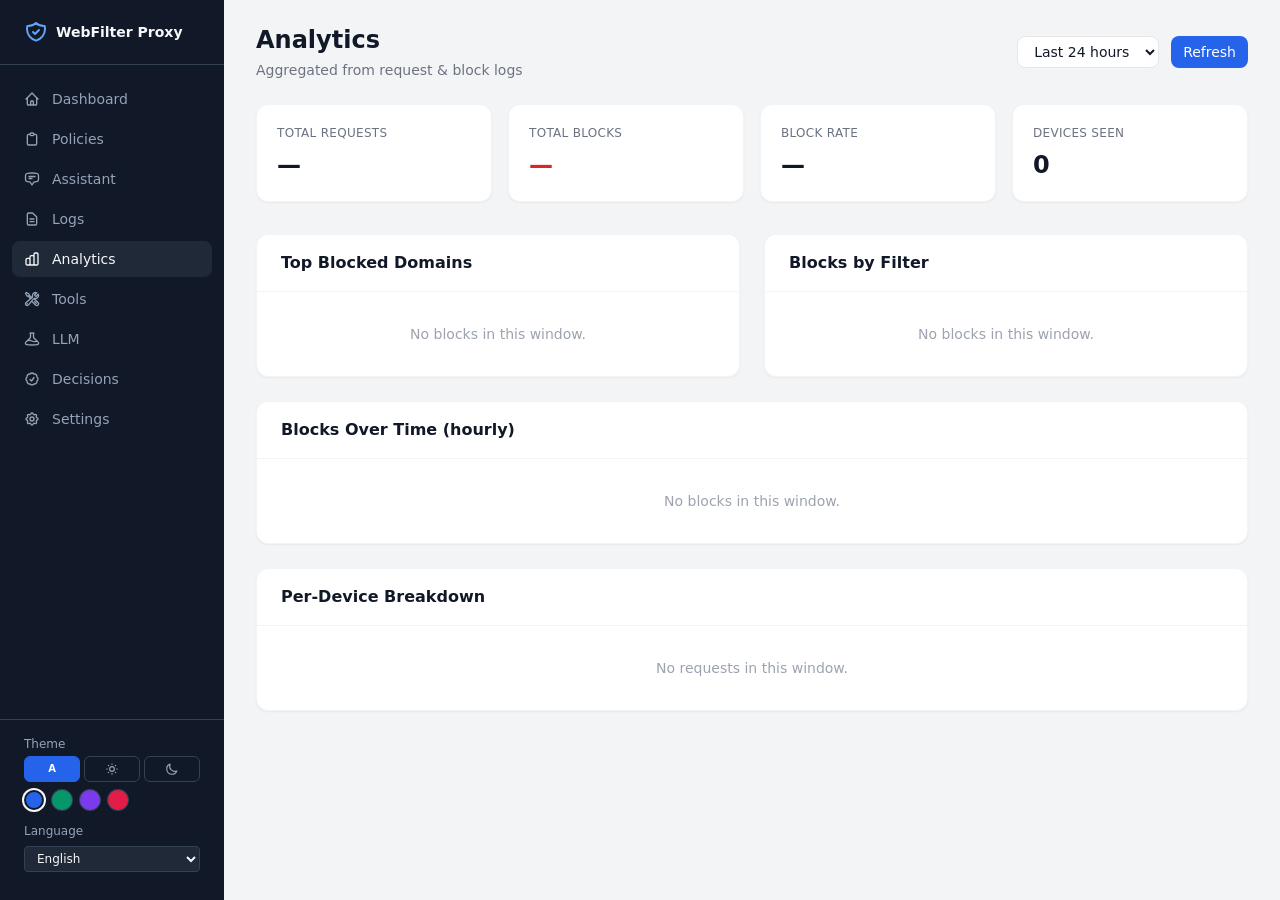
==== ui/analytics.html @ 7031f80a "Fork llama-web-filter and add ONNX Runtime download and loading Copies the llama-web-filter tree und" ====
<!DOCTYPE html>
<html lang="en">
<head>
  <meta charset="UTF-8" />
  <meta name="viewport" content="width=device-width, initial-scale=1.0" />
  <title data-i18n="doc.analytics">Analytics — WebFilter Proxy</title>
  <link rel="stylesheet" href="tailwind.css" />
  <link rel="stylesheet" href="theme.css" />
  <script src="chrome.js"></script>
  <script src="i18n.js"></script>
  <script defer src="alpine.min.js"></script>
</head>
<body class="bg-canvas min-h-screen" x-data="analyticsPage()" x-init="init()">
  <div class="flex h-screen overflow-hidden">

    <!-- Sidebar -->
    <aside class="wf-sidebar w-56 bg-sidebar text-sidebar-ink flex flex-col flex-shrink-0">
      <div class="px-6 py-5 border-b border-sidebar-border">
        <div class="flex items-center gap-2">
          <svg class="w-6 h-6 text-blue-400" fill="none" viewBox="0 0 24 24" stroke="currentColor">
            <path stroke-linecap="round" stroke-linejoin="round" stroke-width="2"
              d="M9 12l2 2 4-4m5.618-4.016A11.955 11.955 0 0112 2.944a11.955 11.955 0 01-8.618 3.04A12.02 12.02 0 003 9c0 5.591 3.824 10.29 9 11.622 5.176-1.332 9-6.03 9-11.622 0-1.042-.133-2.052-.382-3.016z"/>
          </svg>
          <span class="font-bold text-sm">WebFilter Proxy</span>
        </div>
      </div>
      <nav class="flex-1 px-3 py-4 space-y-1">
        <a href="index.html" class="flex items-center gap-3 px-3 py-2 rounded-lg text-sidebar-muted hover:bg-sidebar-active hover:text-sidebar-ink text-sm transition-colors">
          <svg class="w-4 h-4" fill="none" viewBox="0 0 24 24" stroke="currentColor"><path stroke-linecap="round" stroke-linejoin="round" stroke-width="2" d="M3 12l2-2m0 0l7-7 7 7M5 10v10a1 1 0 001 1h3m10-11l2 2m-2-2v10a1 1 0 01-1 1h-3m-6 0a1 1 0 001-1v-4a1 1 0 011-1h2a1 1 0 011 1v4a1 1 0 001 1m-6 0h6"/></svg>
          <span data-i18n="nav.dashboard">Dashboard</span>
        </a>
        <a href="policies.html" class="flex items-center gap-3 px-3 py-2 rounded-lg text-sidebar-muted hover:bg-sidebar-active hover:text-sidebar-ink text-sm transition-colors">
          <svg class="w-4 h-4" fill="none" viewBox="0 0 24 24" stroke="currentColor"><path stroke-linecap="round" stroke-linejoin="round" stroke-width="2" d="M9 5H7a2 2 0 00-2 2v12a2 2 0 002 2h10a2 2 0 002-2V7a2 2 0 00-2-2h-2M9 5a2 2 0 002 2h2a2 2 0 002-2M9 5a2 2 0 012-2h2a2 2 0 012 2"/></svg>
          <span data-i18n="nav.policies">Policies</span>
        </a>
        <a href="assistant.html" class="flex items-center gap-3 px-3 py-2 rounded-lg text-sidebar-muted hover:bg-sidebar-active hover:text-sidebar-ink text-sm transition-colors">
          <svg class="w-4 h-4" fill="none" viewBox="0 0 24 24" stroke="currentColor"><path stroke-linecap="round" stroke-linejoin="round" stroke-width="2" d="M7.5 8.25h9m-9 3H12m-9.75 1.51c0 1.6 1.123 2.994 2.707 3.227 1.129.166 2.27.293 3.423.379.35.026.67.21.865.501L12 21l2.755-4.133a1.14 1.14 0 01.865-.501 48.172 48.172 0 003.423-.379c1.584-.233 2.707-1.626 2.707-3.228V6.741c0-1.602-1.123-2.995-2.707-3.228A48.394 48.394 0 0012 3c-2.392 0-4.744.175-7.043.513C3.373 3.746 2.25 5.14 2.25 6.741v6.018z"/></svg>
          <span data-i18n="nav.assistant">Assistant</span>
        </a>
        <a href="logs.html" class="flex items-center gap-3 px-3 py-2 rounded-lg text-sidebar-muted hover:bg-sidebar-active hover:text-sidebar-ink text-sm transition-colors">
          <svg class="w-4 h-4" fill="none" viewBox="0 0 24 24" stroke="currentColor"><path stroke-linecap="round" stroke-linejoin="round" stroke-width="2" d="M9 12h6m-6 4h6m2 5H7a2 2 0 01-2-2V5a2 2 0 012-2h5.586a1 1 0 01.707.293l5.414 5.414a1 1 0 01.293.707V19a2 2 0 01-2 2z"/></svg>
          <span data-i18n="nav.logs">Logs</span>
        </a>
        <a href="analytics.html" class="flex items-center gap-3 px-3 py-2 rounded-lg bg-sidebar-active text-sidebar-ink text-sm font-medium">
          <svg class="w-4 h-4" fill="none" viewBox="0 0 24 24" stroke="currentColor"><path stroke-linecap="round" stroke-linejoin="round" stroke-width="2" d="M9 19v-6a2 2 0 00-2-2H5a2 2 0 00-2 2v6a2 2 0 002 2h2a2 2 0 002-2zm0 0V9a2 2 0 012-2h2a2 2 0 012 2v10m-6 0a2 2 0 002 2h2a2 2 0 002-2m0 0V5a2 2 0 012-2h2a2 2 0 012 2v14a2 2 0 01-2 2h-2a2 2 0 01-2-2z"/></svg>
          <span data-i18n="nav.analytics">Analytics</span>
        </a>
        <a href="tools.html" class="flex items-center gap-3 px-3 py-2 rounded-lg text-sidebar-muted hover:bg-sidebar-active hover:text-sidebar-ink text-sm transition-colors">
          <svg class="w-4 h-4" fill="none" viewBox="0 0 24 24" stroke="currentColor"><path stroke-linecap="round" stroke-linejoin="round" stroke-width="2" d="M11.42 15.17L17.25 21A2.652 2.652 0 0021 17.25l-5.877-5.877M11.42 15.17l2.496-3.03c.317-.384.74-.626 1.208-.766M11.42 15.17l-4.655 5.653a2.548 2.548 0 11-3.586-3.586l6.837-5.63m5.108-.233c.55-.164 1.163-.188 1.743-.14a4.5 4.5 0 004.486-6.336l-3.276 3.277a3.004 3.004 0 01-2.25-2.25l3.276-3.276a4.5 4.5 0 00-6.336 4.486c.091 1.076-.071 2.264-.904 2.95l-.102.085m-1.745 1.437L5.909 7.5H4.5L2.25 3.75l1.5-1.5L7.5 4.5v1.409l4.26 4.26m-1.745 1.437l1.745-1.437m6.615 8.206L15.75 15.75M4.867 19.125h.008v.008h-.008v-.008z"/></svg>
          <span data-i18n="nav.tools">Tools</span>
        </a>
        <a href="llm.html" class="flex items-center gap-3 px-3 py-2 rounded-lg text-sidebar-muted hover:bg-sidebar-active hover:text-sidebar-ink text-sm transition-colors">
          <svg class="w-4 h-4" fill="none" viewBox="0 0 24 24" stroke="currentColor"><path stroke-linecap="round" stroke-linejoin="round" stroke-width="2" d="M9.75 3.104v5.714a2.25 2.25 0 01-.659 1.591L5 14.5M9.75 3.104c-.251.023-.501.05-.75.082m.75-.082a24.301 24.301 0 014.5 0m0 0v5.714c0 .597.237 1.17.659 1.591L19.8 15.3M14.25 3.104c.251.023.501.05.75.082M19.8 15.3l-1.57.393A9.065 9.065 0 0112 15a9.065 9.065 0 00-6.23-.693L5 14.5m14.8.8l1.402 1.402c1.232 1.232.65 3.318-1.067 3.611A48.309 48.309 0 0112 21c-2.773 0-5.491-.235-8.135-.687-1.718-.293-2.3-2.379-1.067-3.61L5 14.5"/></svg>
          <span data-i18n="nav.llm">LLM</span>
        </a>
        <a href="decisions.html" class="flex items-center gap-3 px-3 py-2 rounded-lg text-sidebar-muted hover:bg-sidebar-active hover:text-sidebar-ink text-sm transition-colors">
          <svg class="w-4 h-4" fill="none" viewBox="0 0 24 24" stroke="currentColor"><path stroke-linecap="round" stroke-linejoin="round" stroke-width="2" d="M9 12.75L11.25 15 15 9.75M21 12c0 1.268-.63 2.39-1.593 3.068a3.745 3.745 0 01-1.043 3.296 3.745 3.745 0 01-3.296 1.043A3.745 3.745 0 0112 21c-1.268 0-2.39-.63-3.068-1.593a3.746 3.746 0 01-3.296-1.043 3.745 3.745 0 01-1.043-3.296A3.745 3.745 0 013 12c0-1.268.63-2.39 1.593-3.068a3.745 3.745 0 011.043-3.296 3.746 3.746 0 013.296-1.043A3.746 3.746 0 0112 3c1.268 0 2.39.63 3.068 1.593a3.746 3.746 0 013.296 1.043 3.746 3.746 0 011.043 3.296A3.745 3.745 0 0121 12z"/></svg>
          <span data-i18n="nav.decisions">Decisions</span>
        </a>
        <a href="settings.html" class="flex items-center gap-3 px-3 py-2 rounded-lg text-sidebar-muted hover:bg-sidebar-active hover:text-sidebar-ink text-sm transition-colors">
          <svg class="w-4 h-4" fill="none" viewBox="0 0 24 24" stroke="currentColor"><path stroke-linecap="round" stroke-linejoin="round" stroke-width="2" d="M10.325 4.317c.426-1.756 2.924-1.756 3.35 0a1.724 1.724 0 002.573 1.066c1.543-.94 3.31.826 2.37 2.37a1.724 1.724 0 001.065 2.572c1.756.426 1.756 2.924 0 3.35a1.724 1.724 0 00-1.066 2.573c.94 1.543-.826 3.31-2.37 2.37a1.724 1.724 0 00-2.572 1.065c-.426 1.756-2.924 1.756-3.35 0a1.724 1.724 0 00-2.573-1.066c-1.543.94-3.31-.826-2.37-2.37a1.724 1.724 0 00-1.065-2.572c-1.756-.426-1.756-2.924 0-3.35a1.724 1.724 0 001.066-2.573c-.94-1.543.826-3.31 2.37-2.37.996.608 2.296.07 2.572-1.065z"/><path stroke-linecap="round" stroke-linejoin="round" stroke-width="2" d="M15 12a3 3 0 11-6 0 3 3 0 016 0z"/></svg>
          <span data-i18n="nav.settings">Settings</span>
        </a>
      </nav>
      <div class="px-3 py-4 border-t border-sidebar-border">
        <label class="block px-3">
          <span class="text-xs text-sidebar-muted" data-i18n="lang.label">Language</span>
          <select class="wf-lang-select mt-1 w-full bg-sidebar-active text-sidebar-ink text-xs rounded px-2 py-1 border border-sidebar-border focus:outline-none"></select>
        </label>
      </div>
    </aside>

    <!-- Main -->
    <main class="flex-1 overflow-auto">
      <div class="px-8 py-6">
        <div class="mb-6 flex items-center justify-between">
          <div>
            <h1 class="text-2xl font-bold text-gray-900" data-i18n="an.title">Analytics</h1>
            <p class="text-sm text-gray-500 mt-1" data-i18n="an.subtitle">Aggregated from request &amp; block logs</p>
          </div>
          <div class="flex items-center gap-3">
            <select x-model.number="hours" @change="load()"
                    class="border border-gray-200 rounded-lg px-3 py-1.5 text-sm focus:outline-none focus:ring-2 focus:ring-blue-500">
              <option value="1" x-text="$t('an.last1h')">Last 1 hour</option>
              <option value="6" x-text="$t('an.last6h')">Last 6 hours</option>
              <option value="24" selected x-text="$t('an.last24h')">Last 24 hours</option>
              <option value="72" x-text="$t('an.last3d')">Last 3 days</option>
              <option value="168" x-text="$t('an.last7d')">Last 7 days</option>
              <option value="720" x-text="$t('an.last30d')">Last 30 days</option>
            </select>
            <button @click="load()" class="px-3 py-1.5 text-sm font-medium text-white bg-blue-600 rounded-lg hover:bg-blue-700" data-i18n="an.refresh">Refresh</button>
          </div>
        </div>

        <!-- Summary stat cards -->
        <div class="grid grid-cols-1 sm:grid-cols-4 gap-4 mb-8">
          <div class="bg-card rounded-xl shadow-sm p-5 border border-gray-100">
            <div class="text-xs font-medium text-gray-500 uppercase tracking-wide mb-2" data-i18n="an.totalRequests">Total Requests</div>
            <div class="text-2xl font-bold text-gray-900" x-text="data.total_requests ?? '—'"></div>
          </div>
          <div class="bg-card rounded-xl shadow-sm p-5 border border-gray-100">
            <div class="text-xs font-medium text-gray-500 uppercase tracking-wide mb-2" data-i18n="an.totalBlocks">Total Blocks</div>
            <div class="text-2xl font-bold text-red-600" x-text="data.total_blocks ?? '—'"></div>
          </div>
          <div class="bg-card rounded-xl shadow-sm p-5 border border-gray-100">
            <div class="text-xs font-medium text-gray-500 uppercase tracking-wide mb-2" data-i18n="an.blockRate">Block Rate</div>
            <div class="text-2xl font-bold text-gray-900" x-text="blockRate"></div>
          </div>
          <div class="bg-card rounded-xl shadow-sm p-5 border border-gray-100">
            <div class="text-xs font-medium text-gray-500 uppercase tracking-wide mb-2" data-i18n="an.devicesSeen">Devices Seen</div>
            <div class="text-2xl font-bold text-gray-900" x-text="(data.per_device ?? []).length"></div>
          </div>
        </div>

        <div class="grid grid-cols-1 lg:grid-cols-2 gap-6 mb-6">

          <!-- Top blocked domains -->
          <div class="bg-card rounded-xl shadow-sm border border-gray-100">
            <div class="px-6 py-4 border-b border-gray-100">
              <h2 class="text-base font-semibold text-gray-900" data-i18n="an.topBlockedDomains">Top Blocked Domains</h2>
            </div>
            <div x-show="!data.top_blocked_domains || data.top_blocked_domains.length === 0"
                 class="px-6 py-8 text-center text-gray-400 text-sm" data-i18n="an.noBlocks">No blocks in this window.</div>
            <ul x-show="data.top_blocked_domains && data.top_blocked_domains.length > 0" class="divide-y divide-gray-50">
              <template x-for="(d, i) in data.top_blocked_domains" :key="i">
                <li class="px-6 py-3 flex items-center gap-3">
                  <span class="text-xs font-mono text-gray-400 w-5 text-right" x-text="i + 1"></span>
                  <span class="flex-1 font-mono text-sm text-gray-800 truncate" x-text="d.domain" :title="d.domain"></span>
                  <div class="w-24 bar-track">
                    <div class="bar-fill bg-red-400" :style="'width:' + pct(d.count, data.top_blocked_domains[0].count) + '%'"></div>
                  </div>
                  <span class="text-sm font-semibold text-gray-700 w-10 text-right" x-text="d.count"></span>
                </li>
              </template>
            </ul>
          </div>

          <!-- Blocks by component -->
          <div class="bg-card rounded-xl shadow-sm border border-gray-100">
            <div class="px-6 py-4 border-b border-gray-100">
              <h2 class="text-base font-semibold text-gray-900" data-i18n="an.blocksByFilter">Blocks by Filter</h2>
            </div>
            <div x-show="!data.blocks_by_component || data.blocks_by_component.length === 0"
                 class="px-6 py-8 text-center text-gray-400 text-sm" data-i18n="an.noBlocks">No blocks in this window.</div>
            <ul x-show="data.blocks_by_component && data.blocks_by_component.length > 0" class="divide-y divide-gray-50">
              <template x-for="(c, i) in data.blocks_by_component" :key="i">
                <li class="px-6 py-3 flex items-center gap-3">
                  <span class="flex-1 text-sm text-gray-800" x-text="c.component"></span>
                  <div class="w-32 bar-track">
                    <div class="bar-fill bg-blue-400" :style="'width:' + pct(c.count, data.blocks_by_component[0].count) + '%'"></div>
                  </div>
                  <span class="text-sm font-semibold text-gray-700 w-10 text-right" x-text="c.count"></span>
                </li>
              </template>
            </ul>
          </div>
        </div>

        <!-- Blocks over time -->
        <div class="bg-card rounded-xl shadow-sm border border-gray-100 mb-6">
          <div class="px-6 py-4 border-b border-gray-100">
            <h2 class="text-base font-semibold text-gray-900" data-i18n="an.blocksOverTime">Blocks Over Time (hourly)</h2>
          </div>
          <div x-show="!data.blocks_timeline || data.blocks_timeline.length === 0"
               class="px-6 py-8 text-center text-gray-400 text-sm" data-i18n="an.noBlocks">No block events in this window.</div>
          <div x-show="data.blocks_timeline && data.blocks_timeline.length > 0" class="px-6 py-5">
            <div class="flex items-end gap-1 h-28 overflow-x-auto">
              <template x-for="(b, i) in data.blocks_timeline" :key="i">
                <div class="flex flex-col items-center gap-1 flex-shrink-0" style="min-width:28px">
                  <span class="text-xs text-gray-500" x-text="b.count"></span>
                  <div class="w-5 bg-red-400 rounded-t transition-all duration-300"
                       :style="'height:' + Math.max(4, pct(b.count, timelineMax) * 0.88) + 'px'"
                       :title="fmtHour(b.ts) + ': ' + b.count + ' blocks'"></div>
                  <span class="text-xs text-gray-400 rotate-45 origin-left whitespace-nowrap" x-text="fmtHour(b.ts)"></span>
                </div>
              </template>
            </div>
          </div>
        </div>

        <!-- Per-device breakdown -->
        <div class="bg-card rounded-xl shadow-sm border border-gray-100">
          <div class="px-6 py-4 border-b border-gray-100">
            <h2 class="text-base font-semibold text-gray-900" data-i18n="an.perDevice">Per-Device Breakdown</h2>
          </div>
          <div x-show="!data.per_device || data.per_device.length === 0"
               class="px-6 py-8 text-center text-gray-400 text-sm" data-i18n="an.noRequests">No requests in this window.</div>
          <div x-show="data.per_device && data.per_device.length > 0" class="overflow-x-auto">
            <table class="w-full text-sm">
              <thead>
                <tr class="border-b border-gray-100 text-left">
                  <th class="px-6 py-3 text-xs font-medium text-gray-500 uppercase" data-i18n="th.clientIp">Client IP</th>
                  <th class="px-6 py-3 text-xs font-medium text-gray-500 uppercase" data-i18n="th.policy">Policy</th>
                  <th class="px-6 py-3 text-xs font-medium text-gray-500 uppercase" data-i18n="th.total">Total</th>
                  <th class="px-6 py-3 text-xs font-medium text-gray-500 uppercase" data-i18n="th.blocked">Blocked</th>
                  <th class="px-6 py-3 text-xs font-medium text-gray-500 uppercase" data-i18n="an.blockRate">Block Rate</th>
                  <th class="px-6 py-3 text-xs font-medium text-gray-500 uppercase"></th>
                </tr>
              </thead>
              <tbody>
                <template x-for="(d, i) in data.per_device" :key="i">
                  <tr class="border-b border-gray-50">
                    <td class="px-6 py-2 font-mono text-xs text-gray-800" x-text="d.ip"></td>
                    <td class="px-6 py-2 text-gray-600 text-xs" x-text="d.policy || '—'"></td>
                    <td class="px-6 py-2 text-gray-700 font-medium" x-text="d.total"></td>
                    <td class="px-6 py-2">
                      <span x-show="d.blocked > 0" class="badge bg-red-100 text-red-700" x-text="d.blocked"></span>
                      <span x-show="d.blocked === 0" class="text-gray-400">0</span>
                    </td>
                    <td class="px-6 py-2 text-xs text-gray-500"
                        x-text="d.total > 0 ? Math.round(d.blocked / d.total * 100) + '%' : '0%'"></td>
                    <td class="px-6 py-2">
                      <div class="w-20 bar-track">
                        <div class="bar-fill bg-red-300"
                             :style="'width:' + (d.total > 0 ? Math.round(d.blocked / d.total * 100) : 0) + '%'"></div>
                      </div>
                    </td>
                  </tr>
                </template>
              </tbody>
            </table>
          </div>
        </div>
      </div>
    </main>
  </div>

  <script>
    function analyticsPage() {
      return {
        hours: 24,
        data: {},

        async init() { await this.load(); },

        async load() {
          try {
            const res = await fetch(`/api/analytics?hours=${this.hours}`);
            this.data = await res.json();
          } catch (e) { this.data = {}; }
        },

        get blockRate() {
          const t = this.data.total_requests ?? 0;
          const b = this.data.total_blocks ?? 0;
          if (!t) return '—';
          return Math.round(b / t * 100) + '%';
        },

        get timelineMax() {
          const tl = this.data.blocks_timeline ?? [];
          return tl.reduce((m, b) => Math.max(m, b.count), 1);
        },

        pct(val, max) { return max > 0 ? Math.round(val / max * 100) : 0; },

        fmtHour(ts) {
          const d = new Date(ts * 1000);
          return d.toLocaleString([], { month: 'numeric', day: 'numeric', hour: '2-digit', minute: '2-digit' });
        },
      };
    }
  </script>
</body>
</html>
---- ui/theme.css ----
/*
 * WebFilter management UI — theme tokens + responsive shell.
 *
 * Build-free companion to chrome.js. chrome.js remaps Tailwind's `gray`/`blue`
 * palettes (and adds `canvas`/`card`/`sidebar*` utilities) to the CSS variables
 * defined here, so existing utility classes (bg-card, text-gray-900, bg-blue-600…)
 * theme automatically. chrome.js always sets an explicit data-theme="light|dark"
 * (resolving the user's "auto" preference) and data-accent on <html> BEFORE paint,
 * so there is no flash and no prefers-color-scheme media query is needed here.
 *
 * Colour values are "R G B" triples (no commas) so Tailwind's
 * rgb(var(--x) / <alpha-value>) opacity modifier keeps working.
 *
 *   Neutrals  : --wf-gray-50..900, --wf-canvas (page), --wf-card (surface)
 *   Accent    : --wf-accent-50/100/400/600/700/800  (the only blue steps used)
 *   Sidebar   : --wf-sidebar*  (stays dark in both modes)
 */

/* ── Sidebar chrome — mode-independent (dark in both light & dark themes) ── */
:root {
  --wf-sidebar:        17 24 39;   /* slate-900 — matches the original look   */
  --wf-sidebar-ink:    245 247 250;/* active item / heading text              */
  --wf-sidebar-muted:  148 163 184;/* inactive nav text (was gray-400)        */
  --wf-sidebar-active:  31 41 55;  /* hover / active item bg (was gray-800)   */
  --wf-sidebar-border:  51 65 85;  /* dividers (was gray-700)                 */
}

/* ── Neutrals: LIGHT ── */
:root[data-theme="light"] {
  --wf-canvas:   243 244 246;
  --wf-card:     255 255 255;
  --wf-gray-50:  249 250 251;
  --wf-gray-100: 243 244 246;
  --wf-gray-200: 229 231 235;
  --wf-gray-300: 209 213 219;
  --wf-gray-400: 156 163 175;
  --wf-gray-500: 107 114 128;
  --wf-gray-600:  75  85  99;
  --wf-gray-700:  55  65  81;
  --wf-gray-800:  31  41  55;
  --wf-gray-900:  17  24  39;
}

/* ── Neutrals: DARK (the gray ramp inverts so text-gray-900 reads light) ── */
:root[data-theme="dark"] {
  --wf-canvas:   17  21  28;
  --wf-card:     26  32  42;
  --wf-gray-50:  30  35  45;
  --wf-gray-100: 38  44  56;
  --wf-gray-200: 50  58  72;
  --wf-gray-300: 71  85 105;
  --wf-gray-400: 148 163 184;
  --wf-gray-500: 160 174 192;
  --wf-gray-600: 190 200 214;
  --wf-gray-700: 209 217 228;
  --wf-gray-800: 226 232 240;
  --wf-gray-900: 241 245 249;
}

/* ── Accents (light) — fallback default is blue ── */
:root[data-theme="light"],
:root[data-theme="light"][data-accent="blue"] {
  --wf-accent-50:  239 246 255;
  --wf-accent-100: 219 234 254;
  --wf-accent-400:  96 165 250;
  --wf-accent-600:  37  99 235;
  --wf-accent-700:  29  78 216;
  --wf-accent-800:  30  64 175;
}
:root[data-theme="light"][data-accent="emerald"] {
  --wf-accent-50:  236 253 245;
  --wf-accent-100: 209 250 229;
  --wf-accent-400:  52 211 153;
  --wf-accent-600:   5 150 105;
  --wf-accent-700:   4 120  87;
  --wf-accent-800:   6  95  70;
}
:root[data-theme="light"][data-accent="violet"] {
  --wf-accent-50:  245 243 255;
  --wf-accent-100: 237 233 254;
  --wf-accent-400: 167 139 250;
  --wf-accent-600: 124  58 237;
  --wf-accent-700: 109  40 217;
  --wf-accent-800:  91  33 182;
}
:root[data-theme="light"][data-accent="rose"] {
  --wf-accent-50:  255 241 242;
  --wf-accent-100: 255 228 230;
  --wf-accent-400: 251 113 133;
  --wf-accent-600: 225  29  72;
  --wf-accent-700: 190  18  60;
  --wf-accent-800: 159  18  57;
}

/* ── Accents (dark) — ramp shifts lighter so it reads on dark surfaces.
      step 700 is deliberately light: it is the text colour of the *-100/700
      tint badges (e.g. the URL filter badge), which now sit on a dark tint. ── */
:root[data-theme="dark"],
:root[data-theme="dark"][data-accent="blue"] {
  --wf-accent-50:  23  37  60;
  --wf-accent-100: 30  58  95;
  --wf-accent-400: 96 165 250;
  --wf-accent-600: 59 130 246;
  --wf-accent-700: 96 165 250;
  --wf-accent-800: 147 197 253;
}
:root[data-theme="dark"][data-accent="emerald"] {
  --wf-accent-50:  16  45  38;
  --wf-accent-100:  6  60  50;
  --wf-accent-400: 52 211 153;
  --wf-accent-600: 16 185 129;
  --wf-accent-700: 52 211 153;
  --wf-accent-800: 110 231 183;
}
:root[data-theme="dark"][data-accent="violet"] {
  --wf-accent-50:  40  30  70;
  --wf-accent-100: 49  36  92;
  --wf-accent-400: 167 139 250;
  --wf-accent-600: 139  92 246;
  --wf-accent-700: 167 139 250;
  --wf-accent-800: 196 181 253;
}
:root[data-theme="dark"][data-accent="rose"] {
  --wf-accent-50:  60  24  32;
  --wf-accent-100: 80  28  42;
  --wf-accent-400: 251 113 133;
  --wf-accent-600: 244  63  94;
  --wf-accent-700: 251 113 133;
  --wf-accent-800: 253 164 175;
}

/* Smooth the switch a touch (not on transforms — keep the drawer snappy). */
body { transition: background-color .15s ease, color .15s ease; }

/* Form controls default to the themed surface so they don't render as native
   white boxes (with black text) in dark mode. These are element-level rules, so
   any explicit utility class (e.g. the sidebar's bg-sidebar-active language
   select, or a text-gray-700 field) still wins on specificity. In light mode
   the card is white, so this matches the previous native appearance exactly. */
input:not([type="checkbox"]):not([type="radio"]):not([type="range"]),
select,
textarea {
  background-color: rgb(var(--wf-card));
  color: rgb(var(--wf-gray-900));
  border-color: rgb(var(--wf-gray-200));
}
input::placeholder,
textarea::placeholder { color: rgb(var(--wf-gray-400)); }
input, select, textarea { accent-color: rgb(var(--wf-accent-600)); }

/* ── Theme picker (injected into the sidebar by chrome.js) ── */
.wf-theme-picker .wf-mode-btn {
  flex: 1 1 0;
  border: 1px solid rgb(var(--wf-sidebar-border));
  color: rgb(var(--wf-sidebar-muted));
  border-radius: .375rem;
  padding: .25rem 0;
  font-size: .6875rem;
  line-height: 1rem;
  display: flex;
  align-items: center;
  justify-content: center;
  cursor: pointer;
  transition: background-color .12s, color .12s, border-color .12s;
}
.wf-theme-picker .wf-mode-btn:hover { color: rgb(var(--wf-sidebar-ink)); }
.wf-theme-picker .wf-mode-btn.wf-active {
  background: rgb(var(--wf-accent-600));
  border-color: rgb(var(--wf-accent-600));
  color: #fff;
}
.wf-theme-picker .wf-swatch {
  width: 1.25rem;
  height: 1.25rem;
  border-radius: 9999px;
  cursor: pointer;
  border: 2px solid transparent;
  box-shadow: 0 0 0 1px rgb(var(--wf-sidebar-border));
  transition: transform .12s;
}
.wf-theme-picker .wf-swatch:hover { transform: scale(1.1); }
.wf-theme-picker .wf-swatch.wf-active {
  border-color: rgb(var(--wf-sidebar));
  box-shadow: 0 0 0 2px rgb(var(--wf-sidebar-ink));
}

/* ── Responsive shell: off-canvas drawer below lg (1024px) ── */
.wf-topbar { display: none; }

@media (max-width: 1023px) {
  .wf-sidebar {
    position: fixed;
    inset-block: 0;
    inset-inline-start: 0;
    transform: translateX(-100%);
    transition: transform .2s ease;
    z-index: 50;
    box-shadow: 0 0 40px rgba(0, 0, 0, .35);
  }
  [dir="rtl"] .wf-sidebar { transform: translateX(100%); }
  .wf-sidebar.wf-open { transform: none; }

  .wf-backdrop {
    position: fixed;
    inset: 0;
    background: rgba(0, 0, 0, .5);
    opacity: 0;
    pointer-events: none;
    transition: opacity .2s ease;
    z-index: 40;
  }
  .wf-backdrop.wf-open { opacity: 1; pointer-events: auto; }

  .wf-topbar {
    position: sticky;
    top: 0;
    z-index: 30;
    display: flex;
    align-items: center;
    gap: .625rem;
    padding: .5rem .75rem;
    background: rgb(var(--wf-card));
    border-bottom: 1px solid rgb(var(--wf-gray-200));
  }
  .wf-burger {
    display: inline-flex;
    align-items: center;
    justify-content: center;
    width: 2.25rem;
    height: 2.25rem;
    border-radius: .5rem;
    color: rgb(var(--wf-gray-700));
    cursor: pointer;
  }
  .wf-burger:hover { background: rgb(var(--wf-gray-100)); }
}

/* Desktop: never show mobile chrome even if classes linger. */
@media (min-width: 1024px) {
  .wf-backdrop, .wf-topbar { display: none !important; }
}
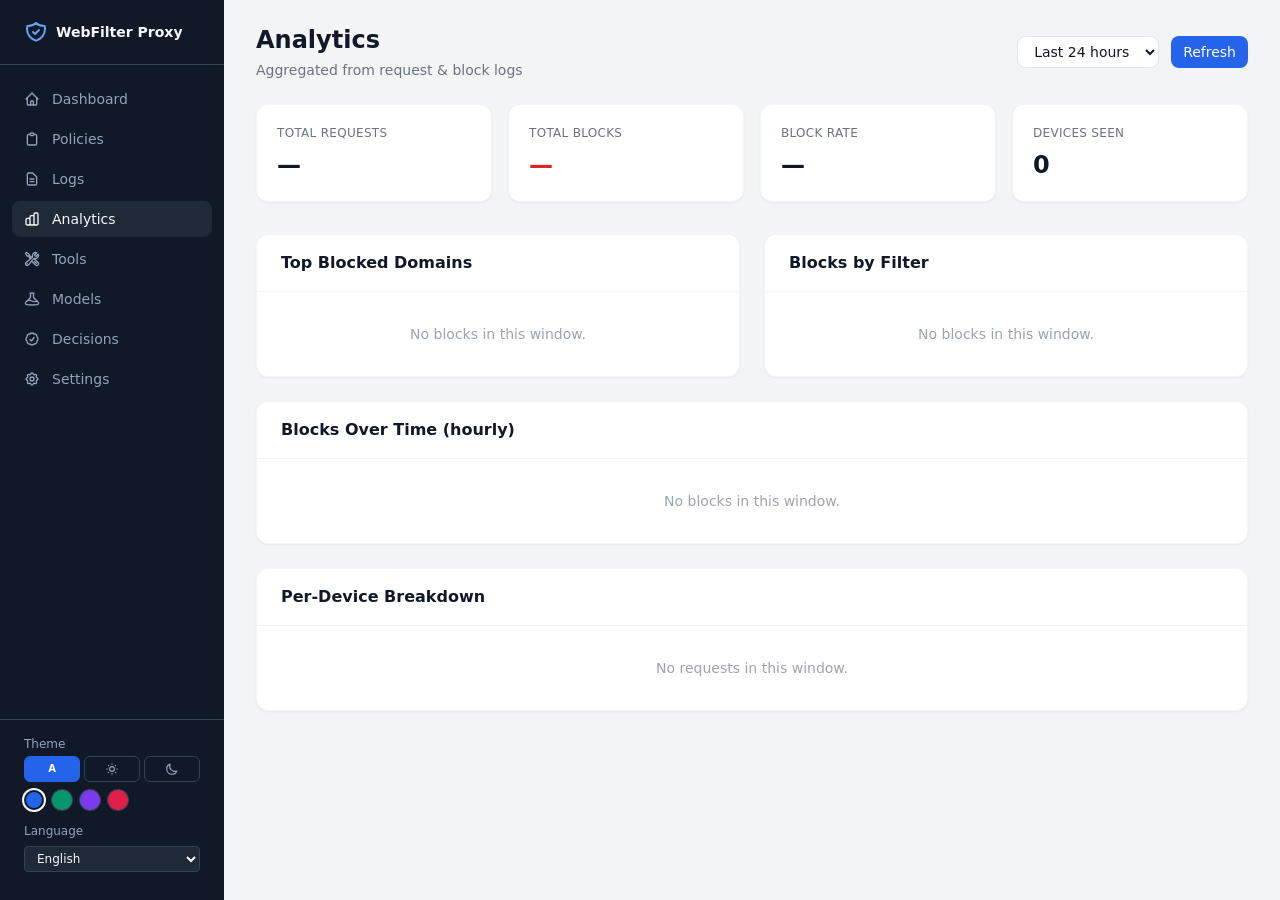
==== commit 081b4ffd: "Classify with the ONNX models instead of the llama.cpp server - internal/ml.Service loads ONNX Runti" ====
--- a/ui/analytics.html
+++ b/ui/analytics.html
@@ -33,10 +33,6 @@
           <svg class="w-4 h-4" fill="none" viewBox="0 0 24 24" stroke="currentColor"><path stroke-linecap="round" stroke-linejoin="round" stroke-width="2" d="M9 5H7a2 2 0 00-2 2v12a2 2 0 002 2h10a2 2 0 002-2V7a2 2 0 00-2-2h-2M9 5a2 2 0 002 2h2a2 2 0 002-2M9 5a2 2 0 012-2h2a2 2 0 012 2"/></svg>
           <span data-i18n="nav.policies">Policies</span>
         </a>
-        <a href="assistant.html" class="flex items-center gap-3 px-3 py-2 rounded-lg text-sidebar-muted hover:bg-sidebar-active hover:text-sidebar-ink text-sm transition-colors">
-          <svg class="w-4 h-4" fill="none" viewBox="0 0 24 24" stroke="currentColor"><path stroke-linecap="round" stroke-linejoin="round" stroke-width="2" d="M7.5 8.25h9m-9 3H12m-9.75 1.51c0 1.6 1.123 2.994 2.707 3.227 1.129.166 2.27.293 3.423.379.35.026.67.21.865.501L12 21l2.755-4.133a1.14 1.14 0 01.865-.501 48.172 48.172 0 003.423-.379c1.584-.233 2.707-1.626 2.707-3.228V6.741c0-1.602-1.123-2.995-2.707-3.228A48.394 48.394 0 0012 3c-2.392 0-4.744.175-7.043.513C3.373 3.746 2.25 5.14 2.25 6.741v6.018z"/></svg>
-          <span data-i18n="nav.assistant">Assistant</span>
-        </a>
         <a href="logs.html" class="flex items-center gap-3 px-3 py-2 rounded-lg text-sidebar-muted hover:bg-sidebar-active hover:text-sidebar-ink text-sm transition-colors">
           <svg class="w-4 h-4" fill="none" viewBox="0 0 24 24" stroke="currentColor"><path stroke-linecap="round" stroke-linejoin="round" stroke-width="2" d="M9 12h6m-6 4h6m2 5H7a2 2 0 01-2-2V5a2 2 0 012-2h5.586a1 1 0 01.707.293l5.414 5.414a1 1 0 01.293.707V19a2 2 0 01-2 2z"/></svg>
           <span data-i18n="nav.logs">Logs</span>
@@ -49,9 +45,9 @@
           <svg class="w-4 h-4" fill="none" viewBox="0 0 24 24" stroke="currentColor"><path stroke-linecap="round" stroke-linejoin="round" stroke-width="2" d="M11.42 15.17L17.25 21A2.652 2.652 0 0021 17.25l-5.877-5.877M11.42 15.17l2.496-3.03c.317-.384.74-.626 1.208-.766M11.42 15.17l-4.655 5.653a2.548 2.548 0 11-3.586-3.586l6.837-5.63m5.108-.233c.55-.164 1.163-.188 1.743-.14a4.5 4.5 0 004.486-6.336l-3.276 3.277a3.004 3.004 0 01-2.25-2.25l3.276-3.276a4.5 4.5 0 00-6.336 4.486c.091 1.076-.071 2.264-.904 2.95l-.102.085m-1.745 1.437L5.909 7.5H4.5L2.25 3.75l1.5-1.5L7.5 4.5v1.409l4.26 4.26m-1.745 1.437l1.745-1.437m6.615 8.206L15.75 15.75M4.867 19.125h.008v.008h-.008v-.008z"/></svg>
           <span data-i18n="nav.tools">Tools</span>
         </a>
-        <a href="llm.html" class="flex items-center gap-3 px-3 py-2 rounded-lg text-sidebar-muted hover:bg-sidebar-active hover:text-sidebar-ink text-sm transition-colors">
+        <a href="models.html" class="flex items-center gap-3 px-3 py-2 rounded-lg text-sidebar-muted hover:bg-sidebar-active hover:text-sidebar-ink text-sm transition-colors">
           <svg class="w-4 h-4" fill="none" viewBox="0 0 24 24" stroke="currentColor"><path stroke-linecap="round" stroke-linejoin="round" stroke-width="2" d="M9.75 3.104v5.714a2.25 2.25 0 01-.659 1.591L5 14.5M9.75 3.104c-.251.023-.501.05-.75.082m.75-.082a24.301 24.301 0 014.5 0m0 0v5.714c0 .597.237 1.17.659 1.591L19.8 15.3M14.25 3.104c.251.023.501.05.75.082M19.8 15.3l-1.57.393A9.065 9.065 0 0112 15a9.065 9.065 0 00-6.23-.693L5 14.5m14.8.8l1.402 1.402c1.232 1.232.65 3.318-1.067 3.611A48.309 48.309 0 0112 21c-2.773 0-5.491-.235-8.135-.687-1.718-.293-2.3-2.379-1.067-3.61L5 14.5"/></svg>
-          <span data-i18n="nav.llm">LLM</span>
+          <span data-i18n="nav.models">Models</span>
         </a>
         <a href="decisions.html" class="flex items-center gap-3 px-3 py-2 rounded-lg text-sidebar-muted hover:bg-sidebar-active hover:text-sidebar-ink text-sm transition-colors">
           <svg class="w-4 h-4" fill="none" viewBox="0 0 24 24" stroke="currentColor"><path stroke-linecap="round" stroke-linejoin="round" stroke-width="2" d="M9 12.75L11.25 15 15 9.75M21 12c0 1.268-.63 2.39-1.593 3.068a3.745 3.745 0 01-1.043 3.296 3.745 3.745 0 01-3.296 1.043A3.745 3.745 0 0112 21c-1.268 0-2.39-.63-3.068-1.593a3.746 3.746 0 01-3.296-1.043 3.745 3.745 0 01-1.043-3.296A3.745 3.745 0 013 12c0-1.268.63-2.39 1.593-3.068a3.745 3.745 0 011.043-3.296 3.746 3.746 0 013.296-1.043A3.746 3.746 0 0112 3c1.268 0 2.39.63 3.068 1.593a3.746 3.746 0 013.296 1.043 3.746 3.746 0 011.043 3.296A3.745 3.745 0 0121 12z"/></svg>
